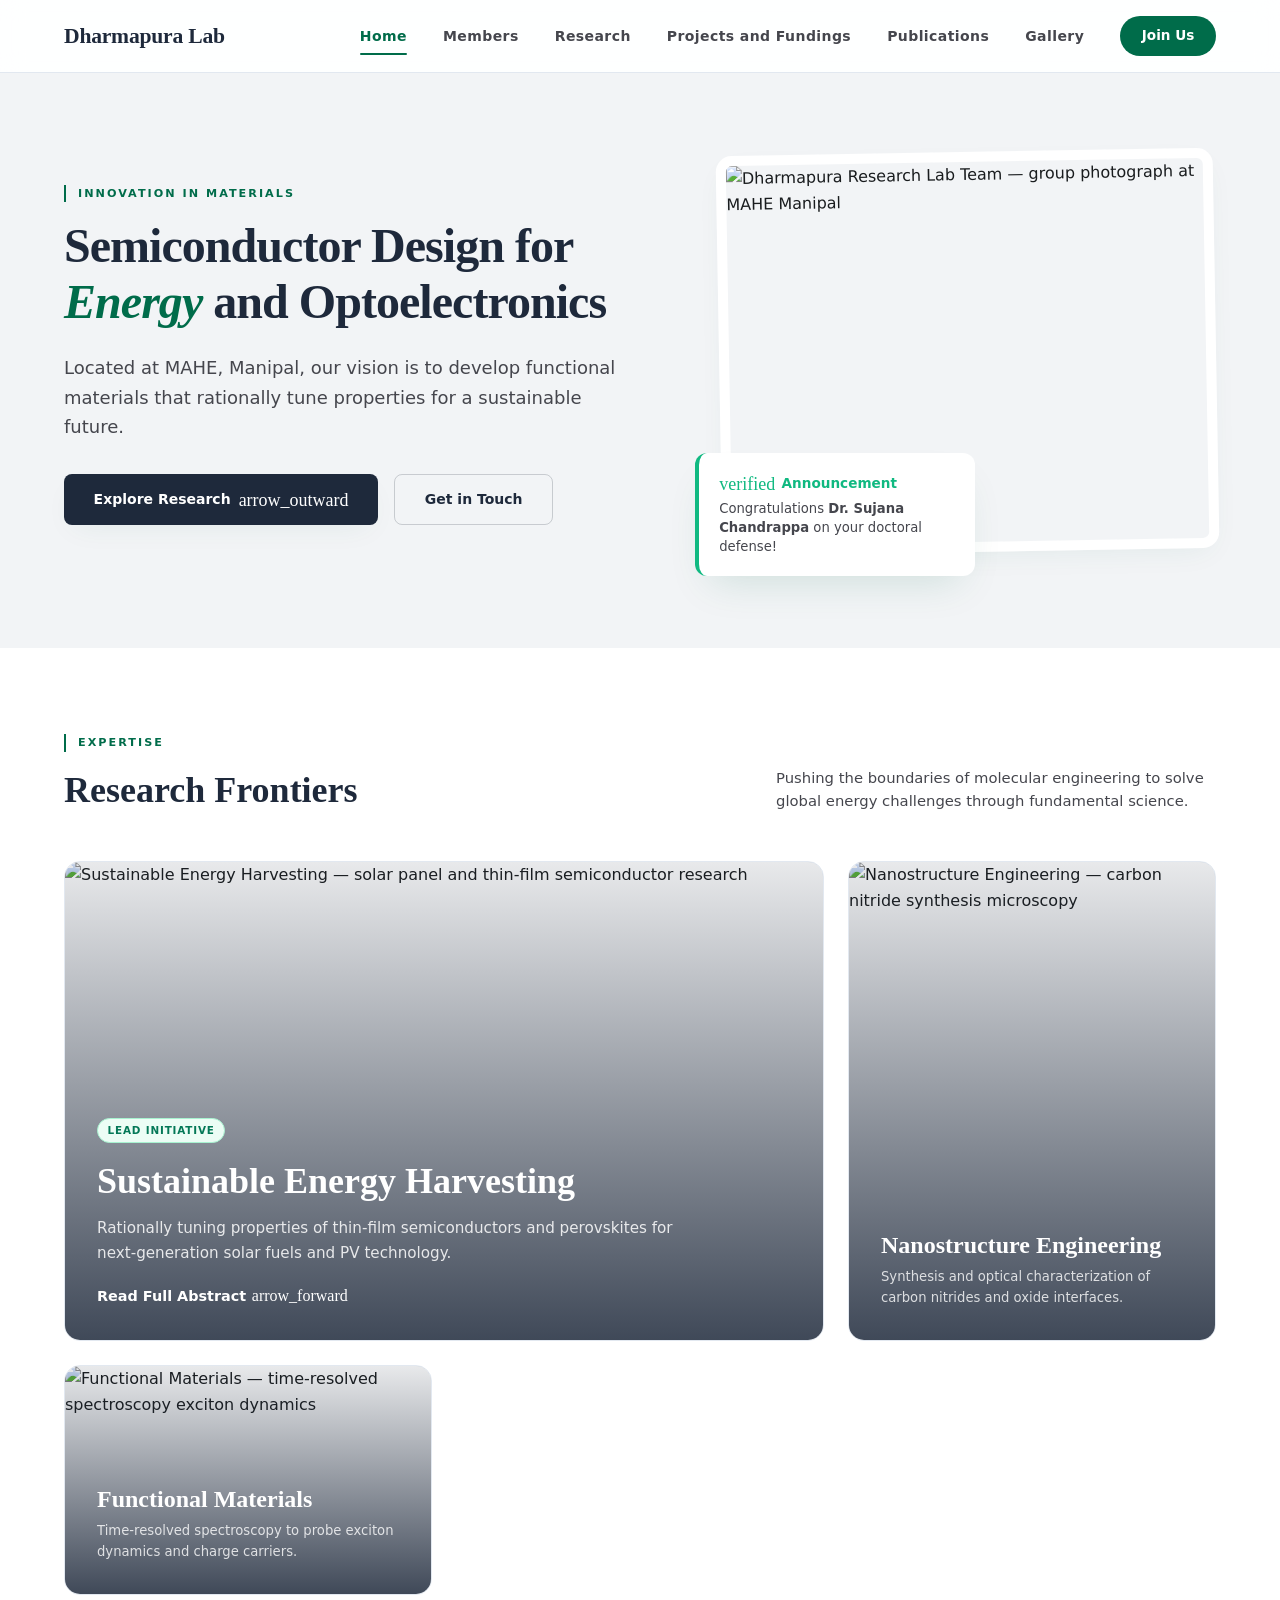
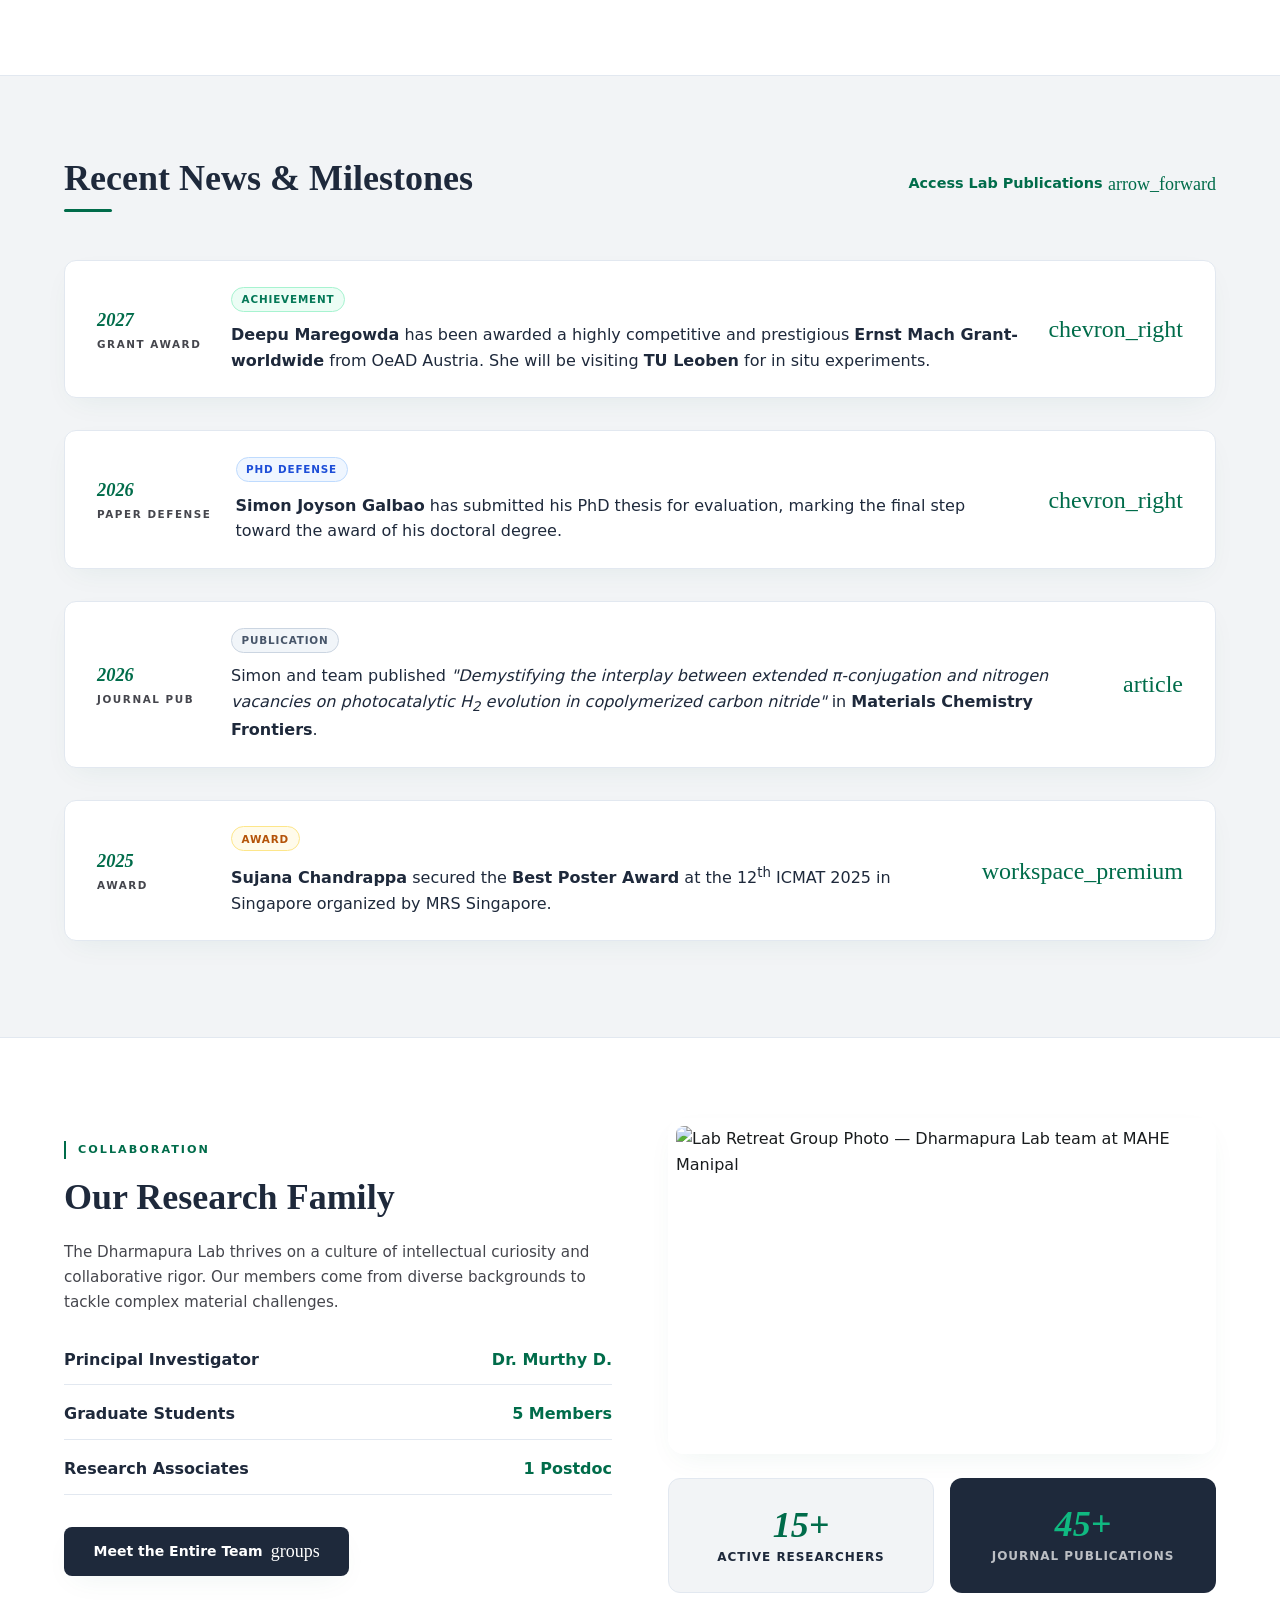
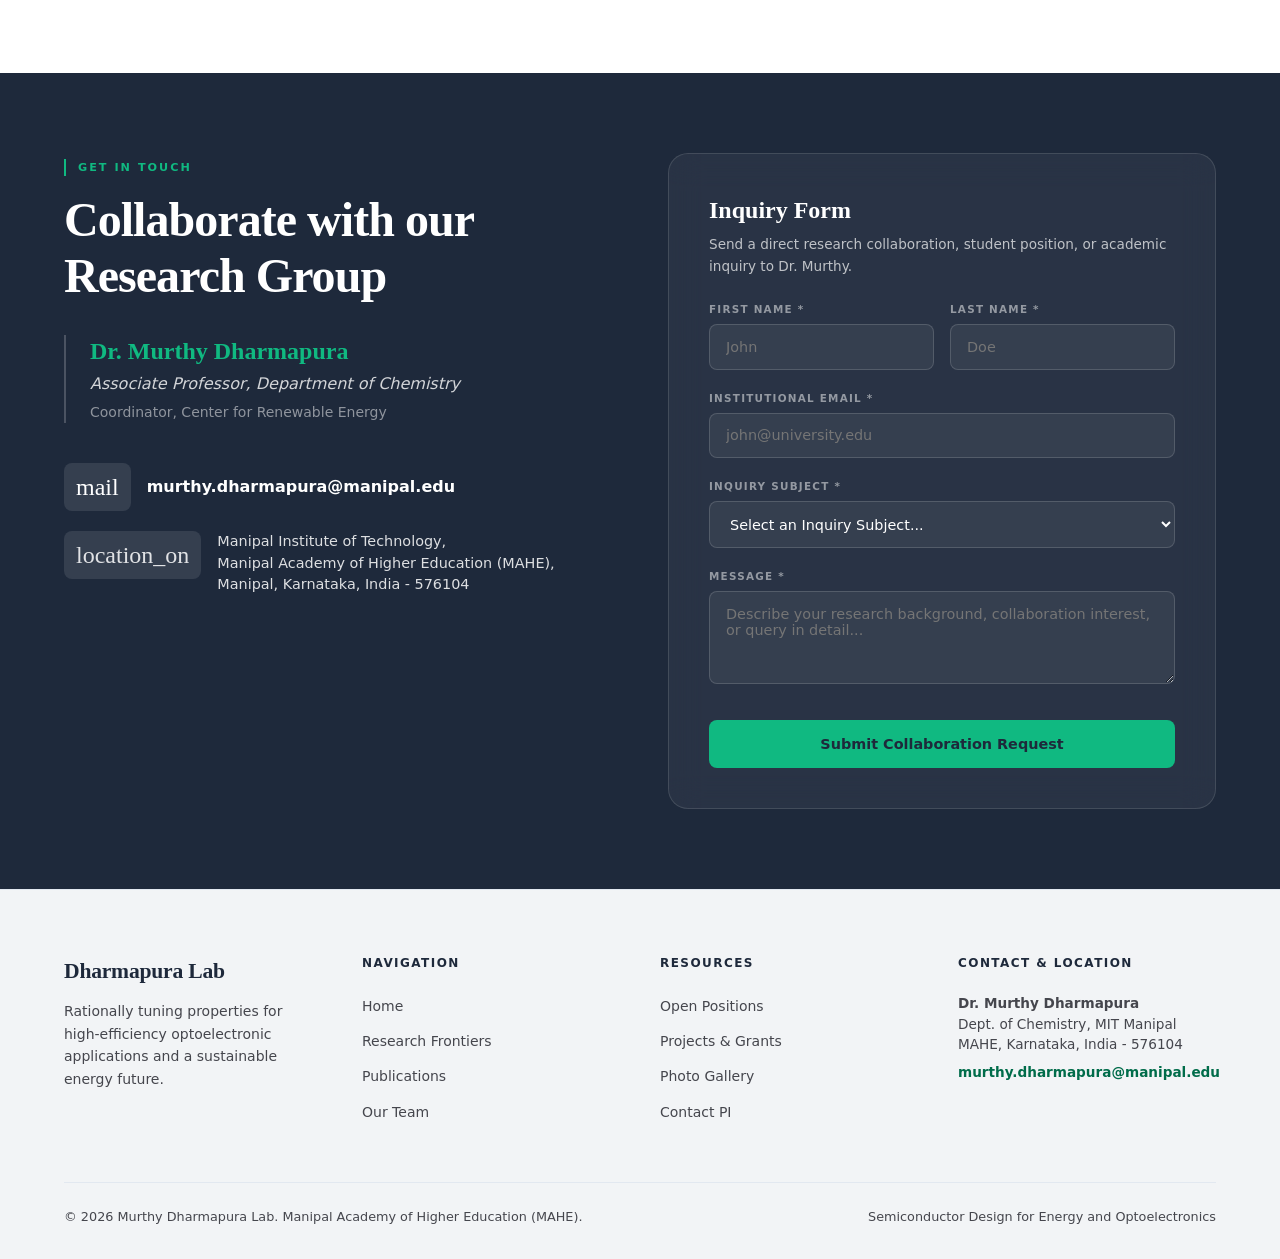
==== index.html @ b6702433 "feat: initial commit — Dharmapura Lab website with full bug fixes, security hardening, and feature a" ====
<!DOCTYPE html>
<html lang="en">
<head>
  <meta charset="UTF-8"/>
  <meta name="viewport" content="width=device-width, initial-scale=1.0"/>
  <title>Dharmapura Lab | Semiconductor Design for Energy and Optoelectronics</title>
  <meta name="description" content="Murthy Dharmapura Lab — Research group at MIT Manipal focusing on semiconductor design for energy and optoelectronics."/>
  <meta http-equiv="refresh" content="0; url=pages/home/index.html">
  <!-- CSP -->
  <meta http-equiv="Content-Security-Policy" content="default-src 'self'; script-src 'self' 'unsafe-inline'; style-src 'self' 'unsafe-inline' https://fonts.googleapis.com; font-src https://fonts.gstatic.com; img-src 'self' https://cdn.sanity.io data:; connect-src 'none';">
  <meta name="referrer" content="strict-origin-when-cross-origin">
</head>
<body>
  <script>window.location.replace('pages/home/index.html');</script>
  <noscript>
    <p>Redirecting to <a href="pages/home/index.html">Dharmapura Lab</a>...</p>
  </noscript>
</body>
</html>
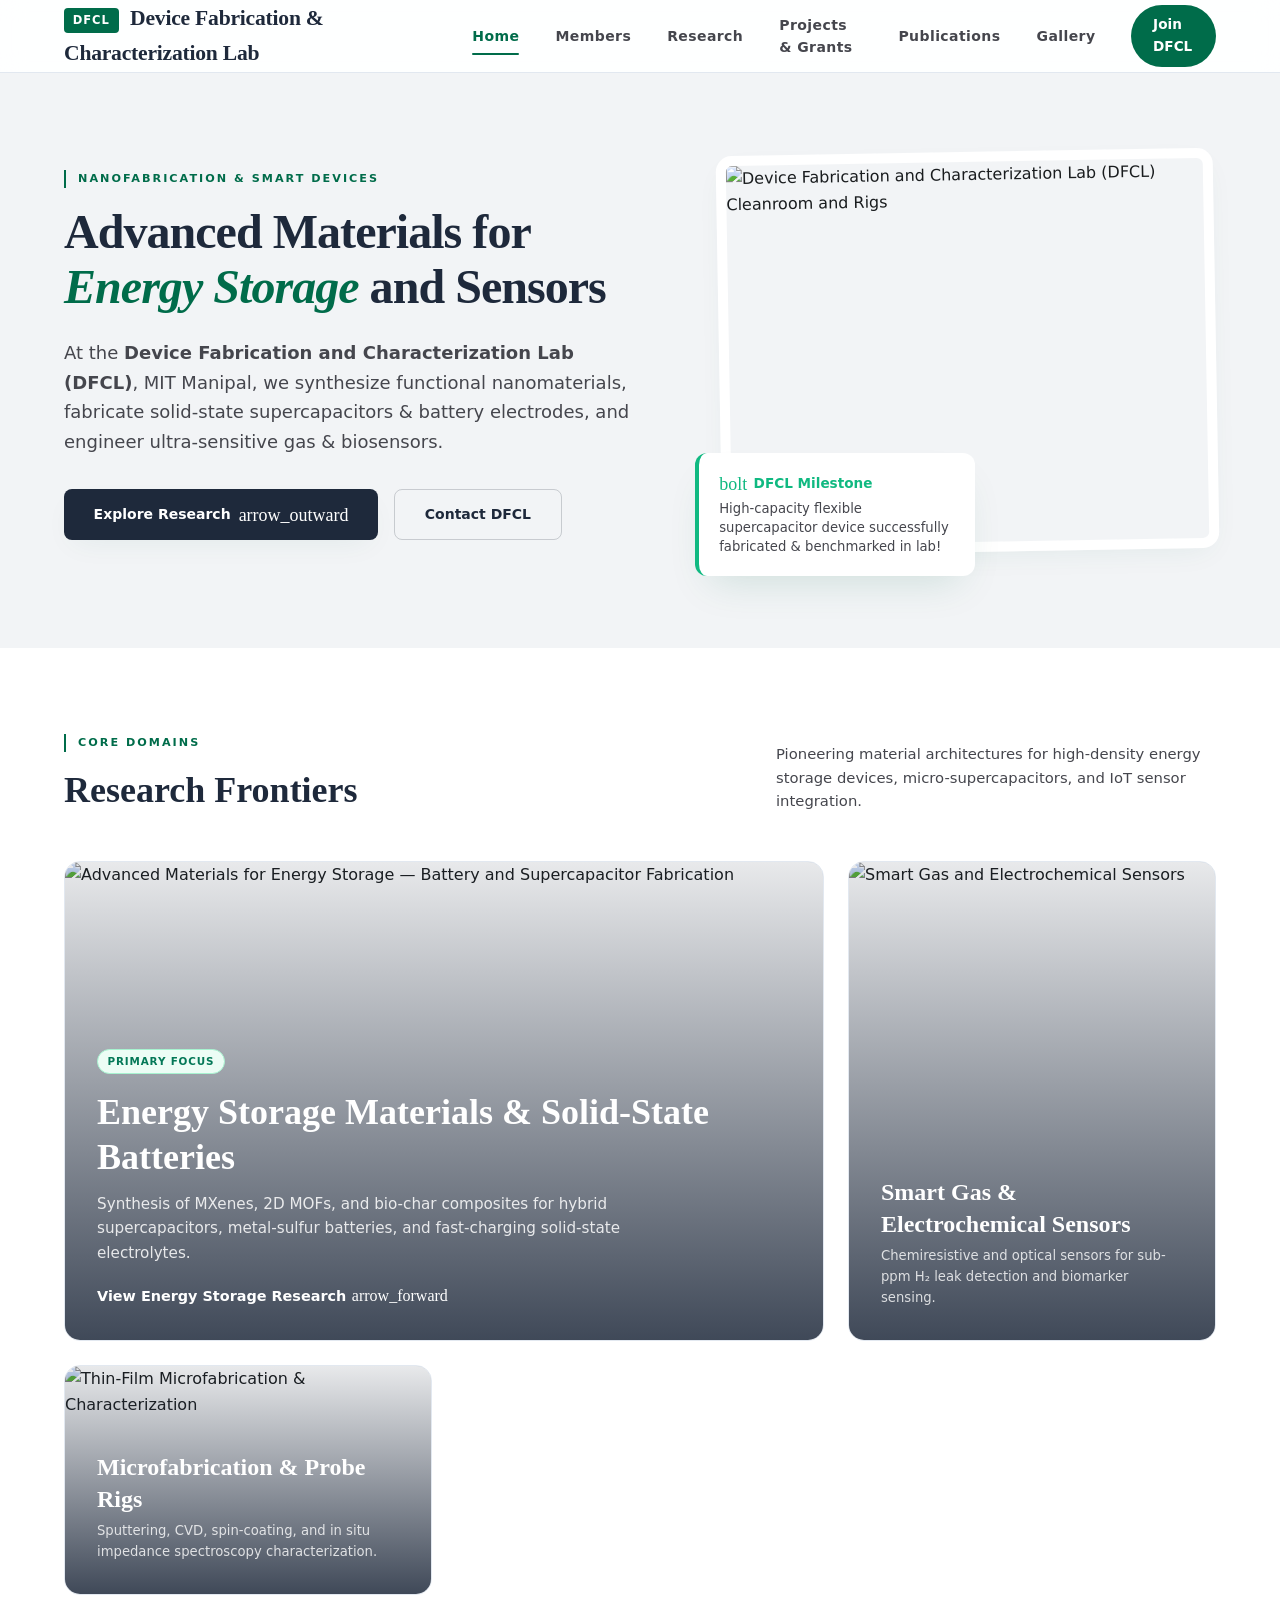
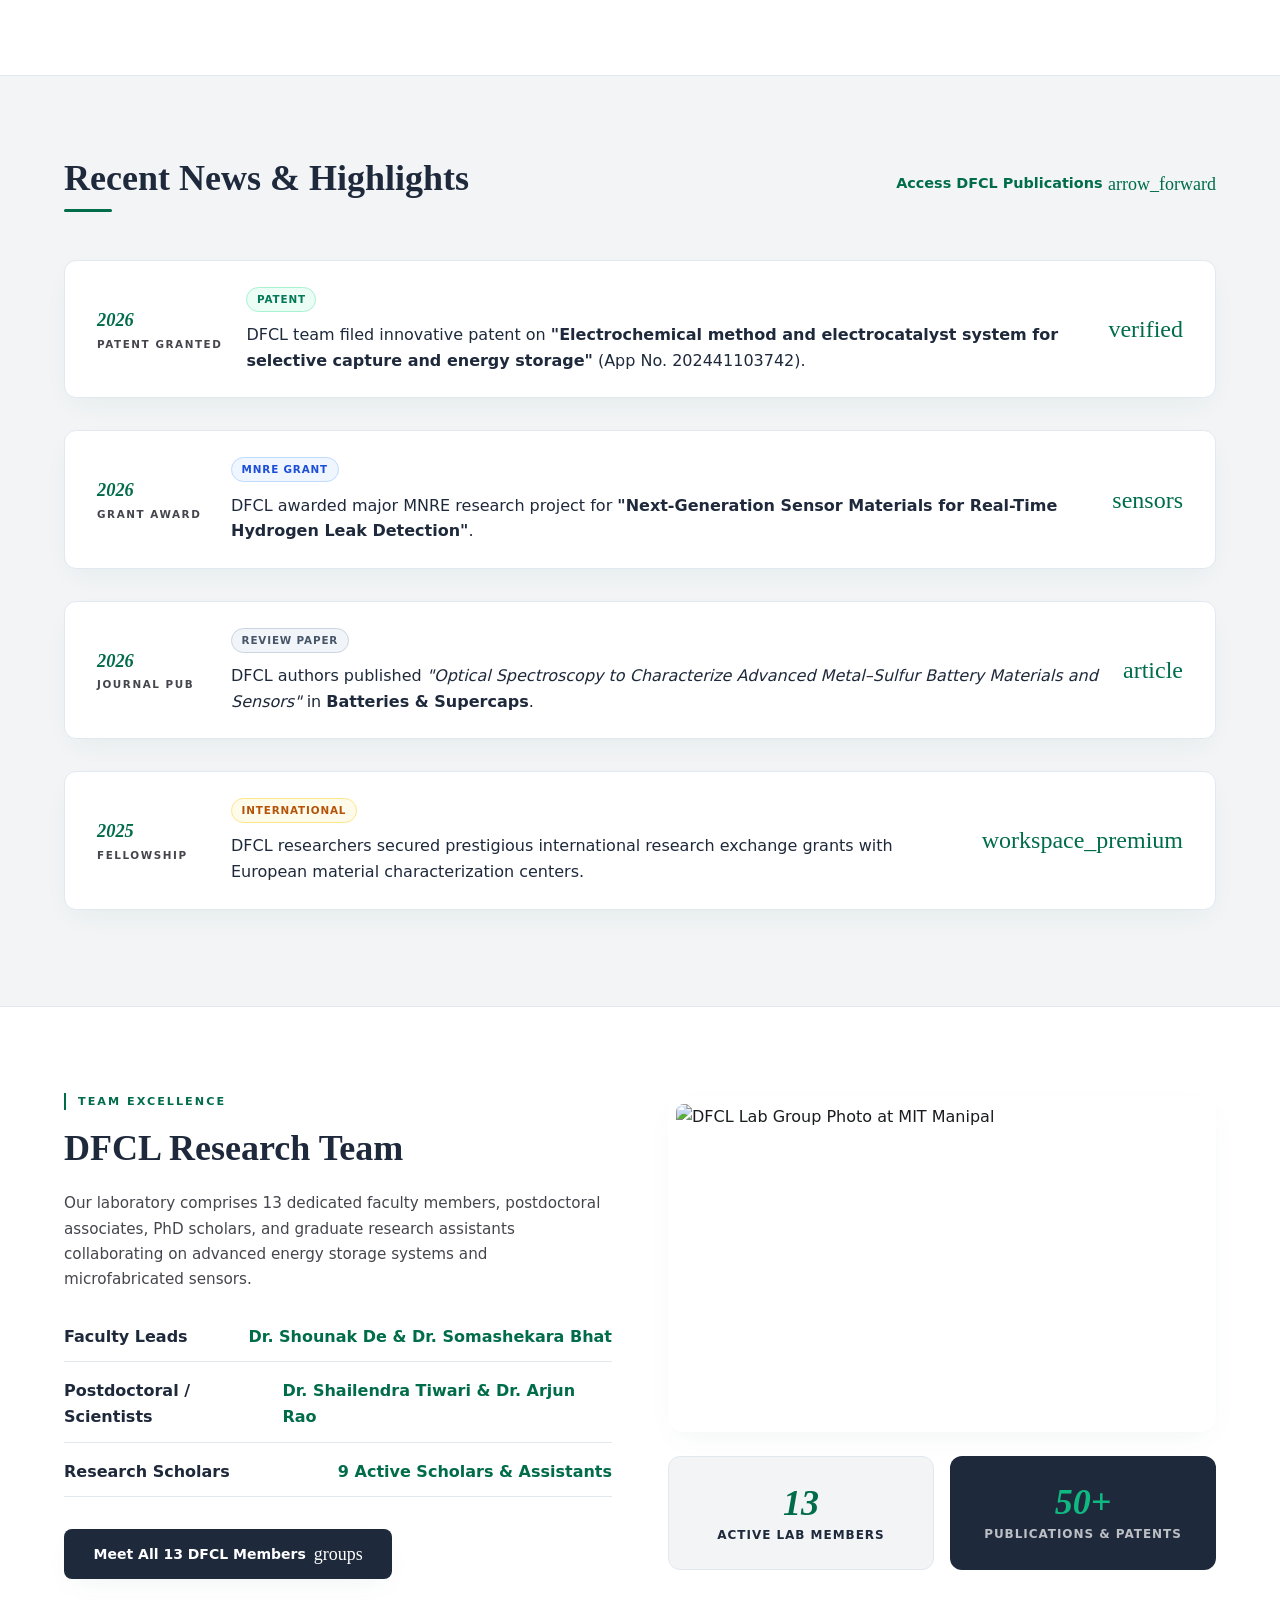
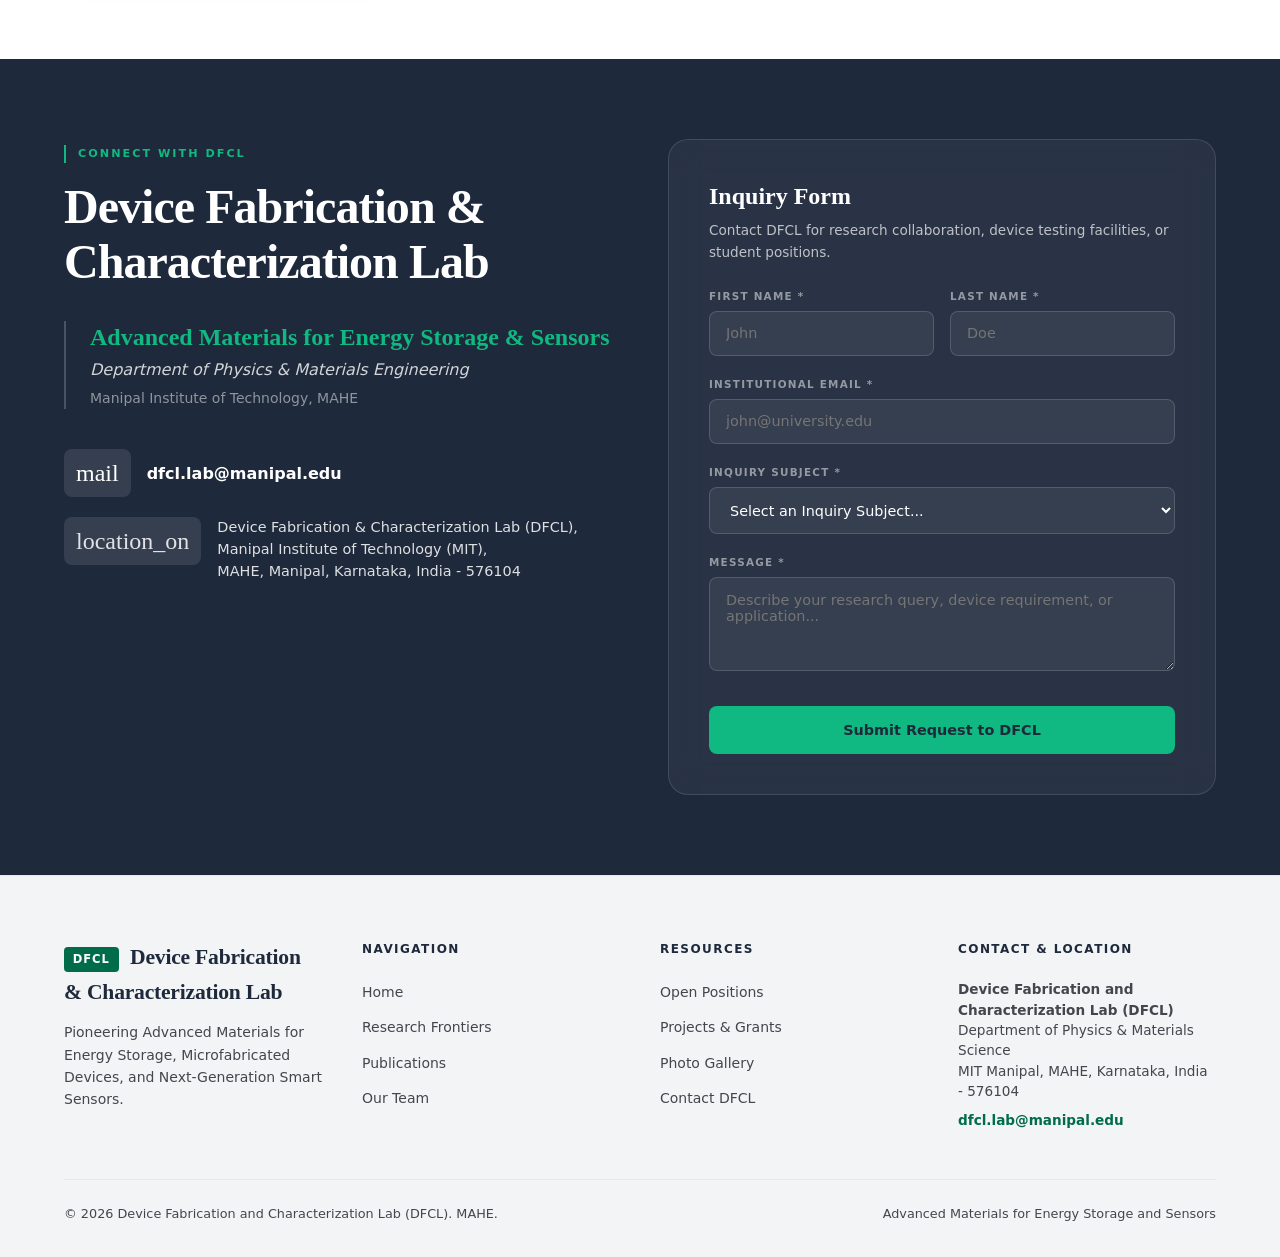
==== commit 3c041eae: "rebrand: update to Device Fabrication and Characterization Lab (DFCL) & Advanced Materials for Energ" ====
--- a/index.html
+++ b/index.html
@@ -3,17 +3,17 @@
 <head>
   <meta charset="UTF-8"/>
   <meta name="viewport" content="width=device-width, initial-scale=1.0"/>
-  <title>Dharmapura Lab | Semiconductor Design for Energy and Optoelectronics</title>
-  <meta name="description" content="Murthy Dharmapura Lab — Research group at MIT Manipal focusing on semiconductor design for energy and optoelectronics."/>
+  <title>Device Fabrication and Characterization Lab (DFCL) | Advanced Materials for Energy Storage and Sensors</title>
+  <meta name="description" content="Device Fabrication and Characterization Lab (DFCL) at MIT Manipal focusing on Advanced Materials for Energy Storage and Sensors."/>
   <meta http-equiv="refresh" content="0; url=pages/home/index.html">
   <!-- CSP -->
-  <meta http-equiv="Content-Security-Policy" content="default-src 'self'; script-src 'self' 'unsafe-inline'; style-src 'self' 'unsafe-inline' https://fonts.googleapis.com; font-src https://fonts.gstatic.com; img-src 'self' https://cdn.sanity.io data:; connect-src 'none';">
+  <meta http-equiv="Content-Security-Policy" content="default-src 'self'; script-src 'self' 'unsafe-inline'; style-src 'self' 'unsafe-inline' https://fonts.googleapis.com; font-src https://fonts.gstatic.com; img-src 'self' https://cdn.sanity.io https://api.dicebear.com data:; connect-src 'none';">
   <meta name="referrer" content="strict-origin-when-cross-origin">
 </head>
 <body>
   <script>window.location.replace('pages/home/index.html');</script>
   <noscript>
-    <p>Redirecting to <a href="pages/home/index.html">Dharmapura Lab</a>...</p>
+    <p>Redirecting to <a href="pages/home/index.html">Device Fabrication and Characterization Lab (DFCL)</a>...</p>
   </noscript>
 </body>
 </html>
